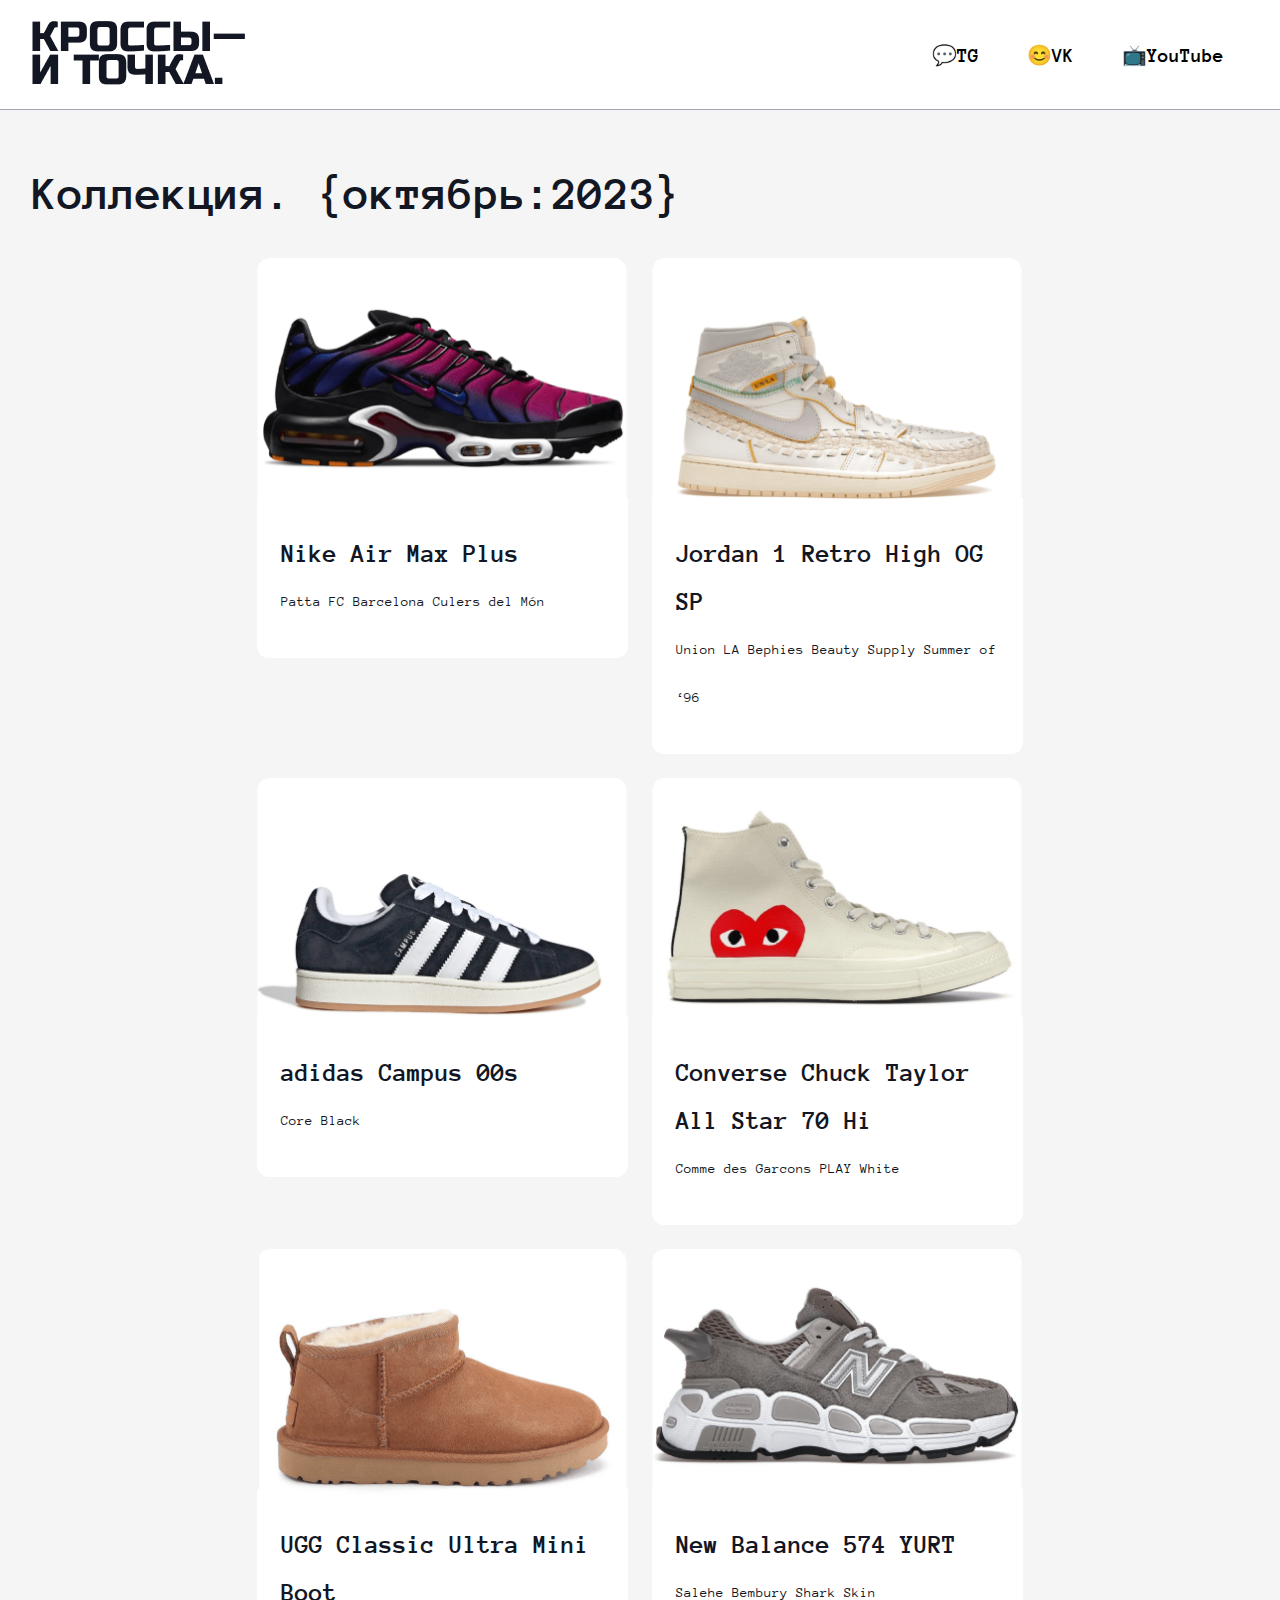
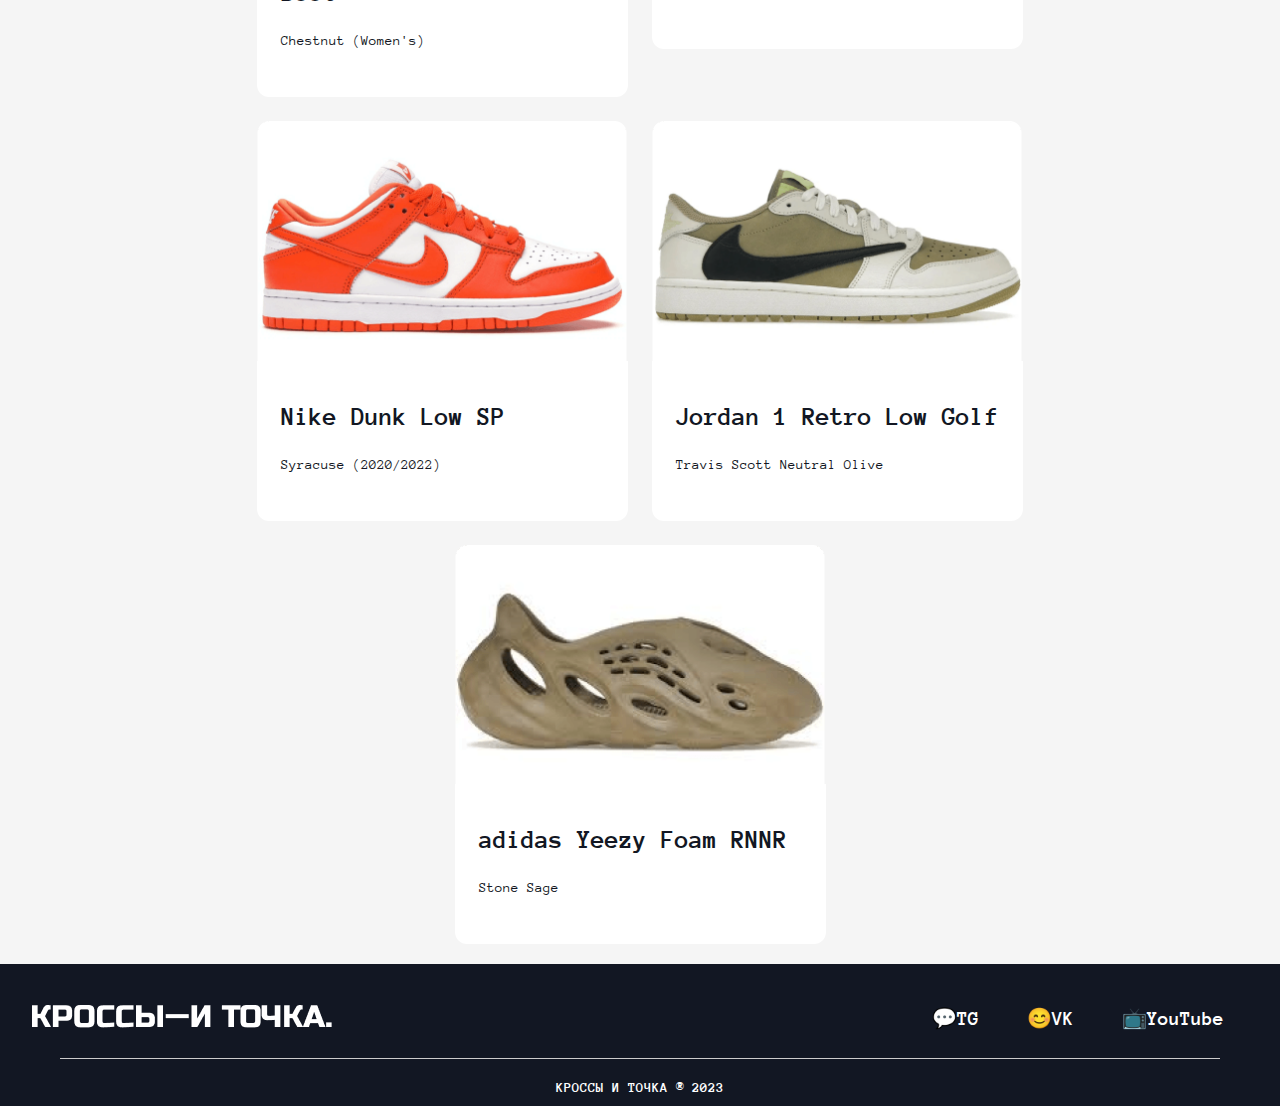
==== index.html @ 616b8f56 "Start" ====
<!DOCTYPE html>
<html lang="ru">
  <head>
    <meta charset="UTF-8">
    <meta name="viewport" content="width=device-width, initial-scale=1.0">
    <title>Кроссы — и точка</title>
    <link rel="stylesheet" href="style.css"/>
  </head>
  <body>
    <header>
    <div class="header">
      <div class="header-inner">
        <div class="logo">
          <a href="#"><img src="./img/logo.png" alt="Лого"></a>
        </div>
        <nav>
        <ul>
          <li><a href="#">💬TG</a></li>
          <li><a href="#">😊VK</a></li>
          <li><a href="#">📺YouTube</a></li>
        </ul>
        </nav>
      </div>
    </div>
  </header>
    <main>
      <div class="main_page">
    <div class="title"><h2>Коллекция. {октябрь:2023}</h2><div>
      <div class="card_cantainer">
         <div class="sneaker">
      <img alt="Nike Air Max Plus" src="./img/cross1.png" class="sneaker__image" />
      <div class="card_text">
        <h3 class="sneaker__title">Nike Air Max Plus</h3>
        <p class="sneaker__text">Patta FC Barcelona Culers del Món</p>
      </div>
    </div>
    <div class="sneaker">
      <img alt="Jordan 1 Retro High OG SP" src="./img/cross2.png" class="sneaker__image" />
      <div class="card_text">
      <h3 class="sneaker__title">Jordan 1 Retro High OG SP</h3>
      <p class="sneaker__text">Union LA Bephies Beauty Supply Summer of ‘96</p>
    </div>
  </div>
    <div class="sneaker">
      <img alt="adidas Campus 00s" src="./img/cross3.png" class="sneaker__image" />
      <div class="card_text">
      <h3 class="sneaker__title">adidas Campus 00s</h3>
      <p class="sneaker__text">Core Black</p>
    </div>
  </div>
    <div class="sneaker">
      <img alt="Converse Chuck Taylor All Star 70 Hi" src="./img/cross4.png" class="sneaker__image" />
      <div class="card_text">
      <h3 class="sneaker__title">Converse Chuck Taylor All Star 70 Hi</h3>
      <p class="sneaker__text">Comme des Garcons PLAY White</p>
    </div>
  </div>
    <div class="sneaker">
      <img alt="UGG Classic Ultra Mini Boot" src="./img/cross5.png" class="sneaker__image" />
      <div class="card_text">
      <h3 class="sneaker__title">UGG Classic Ultra Mini Boot</h3>
      <p class="sneaker__text">Chestnut (Women's)</p>
    </div>
  </div>
    <div class="sneaker">
      <img alt="New Balance 574 YURT" src="./img/cross6.png" class="sneaker__image" />
      <div class="card_text">
      <h3 class="sneaker__title">New Balance 574 YURT</h3>
      <p class="sneaker__text">Salehe Bembury Shark Skin</p>
    </div>
  </div>
    <div class="sneaker">
      <img alt="Nike Dunk Low SP" src="./img/cross7.png" class="sneaker__image" />
      <div class="card_text">
      <h3 class="sneaker__title">Nike Dunk Low SP</h3>
      <p class="sneaker__text">Syracuse (2020/2022)</p>
    </div>
  </div>
    <div class="sneaker">
      <img alt="Jordan 1 Retro Low Golf" src="./img/cross8.png" class="sneaker__image" />
      <div class="card_text">
      <h3 class="sneaker__title">Jordan 1 Retro Low Golf</h3>
      <p class="sneaker__text">Travis Scott Neutral Olive</p>
    </div>
  </div>
    <div class="sneaker">
      <img alt="adidas Yeezy Foam RNNR" src="./img/cross9.png" class="sneaker__image" />
      <div class="card_text">
      <h3 class="sneaker__title">adidas Yeezy Foam RNNR</h3>
      <p class="sneaker__text">Stone Sage</p> 
    </div>
  </div>
    </div>
  </div>
</div>
    </main>
    <footer>
      <div class="footer">
        <div class="footer-inner">
          <a href="#"><img src="./img/logo fot.png" alt="Лого"></a>     
        <ul>
          <li><a href="#" style="color: white;">💬TG</a></li>
          <li><a href="#" style="color: white;">😊VK</a></li>
          <li><a href="#" style="color: white;">📺YouTube</a></li>
        </ul>
        </div>
      <div class="fot_line">
        <div class="line">
        </div>
      </div>
<div class="fot_text">
  <p>КРОССЫ И ТОЧКА ® 2023</p>
  </div>
      </div>
    </footer>
  </body>
</html>
---- style.css ----
@font-face {
  font-family: "Anonymous Pro";
  src: url(fonts/AnonymousPro-Bold.ttf);
  font-weight: 700;
}

@font-face {
  font-family: "Anonymous Pro";
  src: url(fonts/AnonymousPro-Regular.ttf);
}

* {
  margin: 0;
  padding: 0;
  box-sizing: border-box;
  font-family: "Anonymous Pro", monospace;
}

.title {
  font-family: "IBM Plex Mono", monospace;
  font-size: 48px;
  font-weight: 500;
  line-height: 48px;
    /*  */
    width: 95%;
    max-width: 1440px;
    /*  */
  text-align: left;
  padding: 20px 0;
  margin: 0 auto;
  color: #121723;
}

h1 {
  font-family: "Anonymous Pro", sans-serif;
  font-size: 56px;
}
.name {
  font-family: IBM Plex Mono;
  font-size: 48px;
  font-weight: 500;
}

h2 {
  font-family: "Anonymous Pro", sans-serif;
  font-size: 48px;
  margin: 40px 0;
}

.sneaker {
  width: 371px;
}

h3 {
  font-family: "Anonymous Pro", sans-serif;
  font-size: 26px;
}

p {
  font-family: "Anonymous Pro", sans-serif;
  font-size: 14px;
}

body {
  background-color: whitesmoke;
}
.header {
  width: 100%;
  height: 110px;
  display: flex;
  justify-content: space-around;
  align-items: center;
  background-color: #fff;
  border-bottom: 1px solid #a1a6b4;
}

.header-inner {
  /*  */
  width: 95%;
  max-width: 1440px;
  /*  */
  display: flex;
  justify-content: space-between;
  align-items: center;
}

.header ul {
  list-style: none;
  display: flex;
}

ul a {
  text-decoration: none;
  color: #000;
  font-family: "Anonymous Pro", monospace;
  font-size: 20px;
  font-weight: bold;
  margin: 0 24px;
}
.footer-inner {
    /*  */
    width: 95%;
    max-width: 1440px;
    /*  */
  display: flex;
  justify-content: space-between;
  align-items: center;
  margin-top: 30px;
}
.footer {
  background-color: #121723;
  width: 100%;
  height: 142px;
  display: flex;
  justify-content: space-around;
  align-items: center;
  flex-direction: column;
}
.footer ul {
  list-style: none;
  display: flex;
}
.fot_line {
  display: "flex";
  align-items: "end";
  justify-content: "center";
  flex-wrap: "warp";
  max-width: 1160px;
  width: 100%;
  margin-top: -15px;
}
.line {
  width: 100%;
  border-top: 1px solid #ccc;
  height: 1px;
  margin-top: 20px;
  background: white;
}
.fot_text {
  font-family: "Anonymous Pro";
  font-size: 16px;
  font-weight: 700;
  color: white;
}
.card_cantainer {
  display: flex;
  justify-content: center;
  flex-wrap: wrap;
  gap: 24px;
  margin: 0 auto;
    /*  */
    width: 95%;
    max-width: 1440px;
    /*  */
}
.card_cantainer img {
  width: 370px;
}
.card_text {
  background-color: white;
  border-radius: 0 0 12px 12px;
  gap: 12px;
  margin-top: -22px;
  padding: 32px 24px;
}
.sneaker_title {
  font-size: 26px;
}
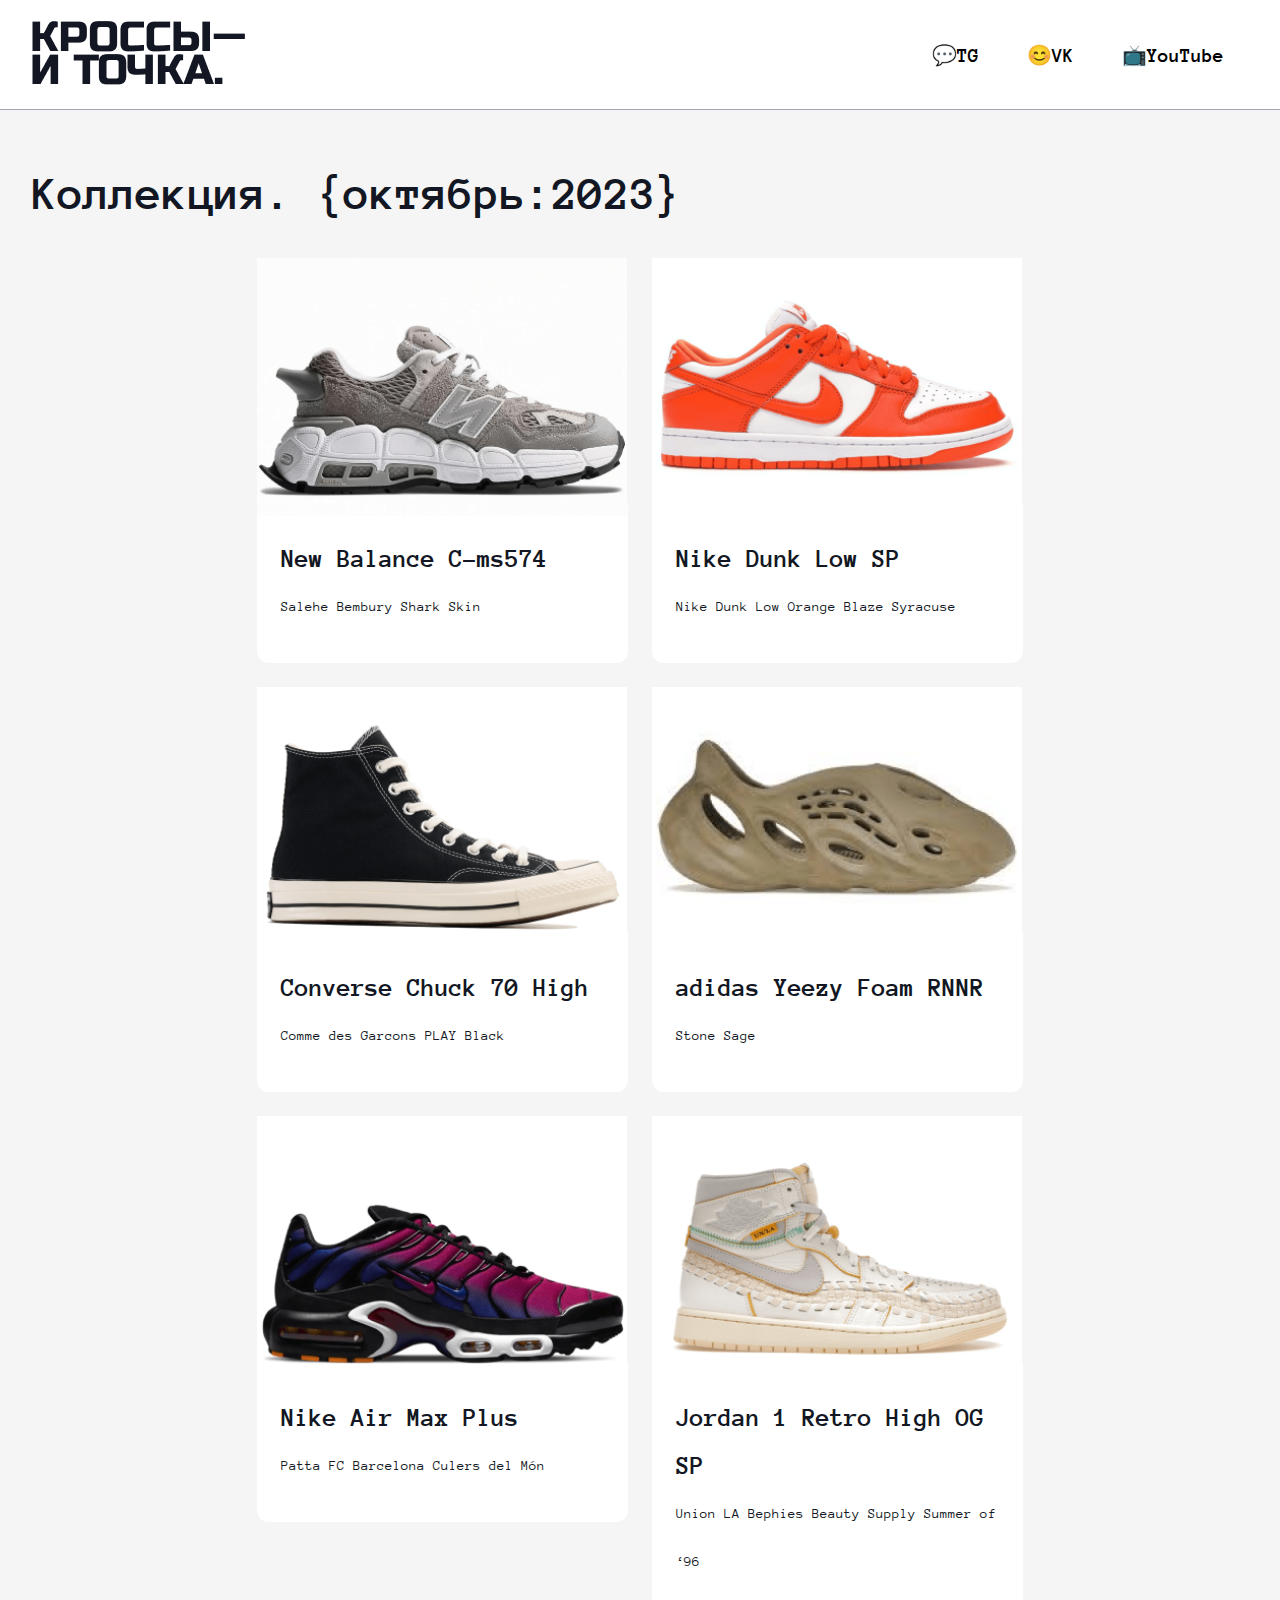
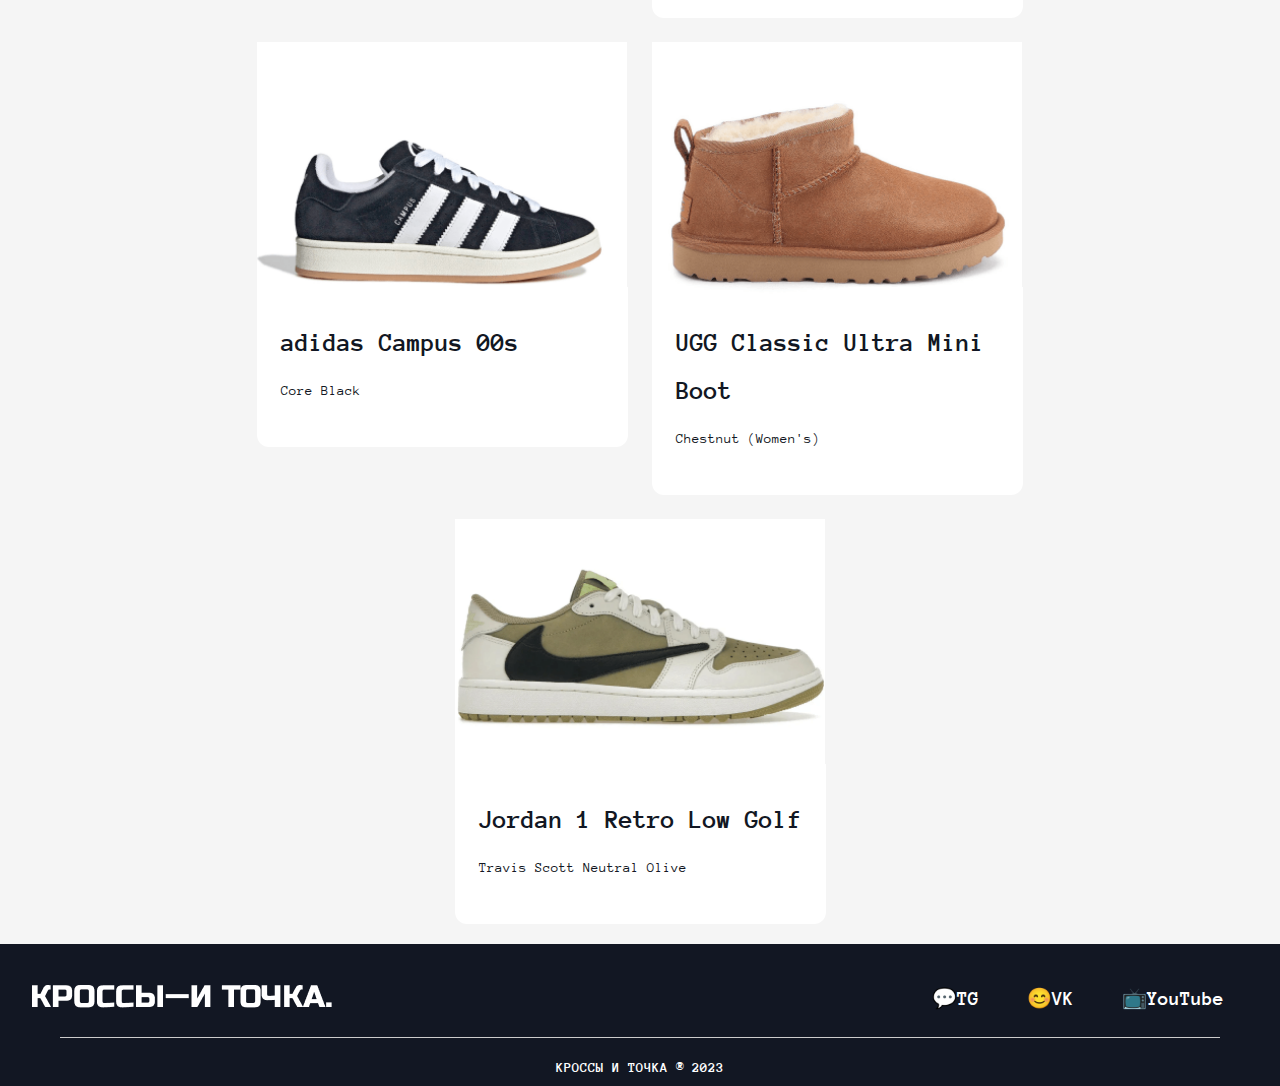
==== commit 3d750044: "cross pages" ====
--- a/index.html
+++ b/index.html
@@ -11,7 +11,7 @@
     <div class="header">
       <div class="header-inner">
         <div class="logo">
-          <a href="#"><img src="./img/logo.png" alt="Лого"></a>
+          <a href="index.html"><img src="./img/logo.png" alt="Лого"></a>
         </div>
         <nav>
         <ul>
@@ -28,66 +28,72 @@
     <div class="title"><h2>Коллекция. {октябрь:2023}</h2><div>
       <div class="card_cantainer">
          <div class="sneaker">
-      <img alt="Nike Air Max Plus" src="./img/cross1.png" class="sneaker__image" />
+          <a href="cross1.html" class="ling_stile">
+      <img alt="New Balance C-ms574" src="./img/cross1.png" class="sneaker_image" />
       <div class="card_text">
-        <h3 class="sneaker__title">Nike Air Max Plus</h3>
-        <p class="sneaker__text">Patta FC Barcelona Culers del Món</p>
+        <h3 class="sneaker_title">New Balance C-ms574</h3>
+        <p class="sneaker_text">Salehe Bembury Shark Skin</p>
+      </a>
       </div>
     </div>
     <div class="sneaker">
-      <img alt="Jordan 1 Retro High OG SP" src="./img/cross2.png" class="sneaker__image" />
+      <a href="cross2.html" class="ling_stile">
+      <img alt="Nike Dunk Low SP" src="./img/cross2.png" class="sneaker_image" />
       <div class="card_text">
-      <h3 class="sneaker__title">Jordan 1 Retro High OG SP</h3>
-      <p class="sneaker__text">Union LA Bephies Beauty Supply Summer of ‘96</p>
+      <h3 class="sneaker_title">Nike Dunk Low SP</h3>
+      <p class="sneaker_text">Nike Dunk Low Orange Blaze Syracuse</p>
+      </a>
     </div>
   </div>
     <div class="sneaker">
-      <img alt="adidas Campus 00s" src="./img/cross3.png" class="sneaker__image" />
+      <a href="cross3.html" class="ling_stile">
+      <img alt="Converse Chuck 70 High" src="./img/cross3.png" class="sneaker_image" />
       <div class="card_text">
-      <h3 class="sneaker__title">adidas Campus 00s</h3>
-      <p class="sneaker__text">Core Black</p>
+      <h3 class="sneaker_title">Converse Chuck 70 High</h3>
+      <p class="sneaker_text">Comme des Garcons PLAY Black</p>
+      </a>
     </div>
   </div>
     <div class="sneaker">
-      <img alt="Converse Chuck Taylor All Star 70 Hi" src="./img/cross4.png" class="sneaker__image" />
+      <img alt="adidas Yeezy Foam RNNR" src="./img/cross4.png" class="sneaker_image" />
       <div class="card_text">
-      <h3 class="sneaker__title">Converse Chuck Taylor All Star 70 Hi</h3>
-      <p class="sneaker__text">Comme des Garcons PLAY White</p>
+      <h3 class="sneaker_title">adidas Yeezy Foam RNNR</h3>
+      <p class="sneaker_text">Stone Sage</p>
     </div>
   </div>
     <div class="sneaker">
-      <img alt="UGG Classic Ultra Mini Boot" src="./img/cross5.png" class="sneaker__image" />
+      <img alt="Nike Air Max Plus" src="./img/cross5.png" class="sneaker_image" />
       <div class="card_text">
-      <h3 class="sneaker__title">UGG Classic Ultra Mini Boot</h3>
-      <p class="sneaker__text">Chestnut (Women's)</p>
+      <h3 class="sneaker_title">Nike Air Max Plus</h3>
+      <p class="sneaker_text">Patta FC Barcelona Culers del Món</p>
     </div>
   </div>
     <div class="sneaker">
-      <img alt="New Balance 574 YURT" src="./img/cross6.png" class="sneaker__image" />
+      <img alt="Jordan 1 Retro High OG SP" src="./img/cross6.png" class="sneaker_image" />
       <div class="card_text">
-      <h3 class="sneaker__title">New Balance 574 YURT</h3>
-      <p class="sneaker__text">Salehe Bembury Shark Skin</p>
+      <h3 class="sneaker_title">Jordan 1 Retro High OG SP</h3>
+      <p class="sneaker_text">Union LA Bephies Beauty Supply Summer of ‘96</p>
     </div>
   </div>
     <div class="sneaker">
-      <img alt="Nike Dunk Low SP" src="./img/cross7.png" class="sneaker__image" />
+      <img alt="adidas Campus 00s" src="./img/cross7.png" class="sneaker_image" />
       <div class="card_text">
-      <h3 class="sneaker__title">Nike Dunk Low SP</h3>
-      <p class="sneaker__text">Syracuse (2020/2022)</p>
+      <h3 class="sneaker_title">adidas Campus 00s</h3>
+      <p class="sneaker_text">Core Black</p>
     </div>
   </div>
     <div class="sneaker">
-      <img alt="Jordan 1 Retro Low Golf" src="./img/cross8.png" class="sneaker__image" />
+      <img alt="UGG Classic Ultra Mini Boot" src="./img/cross8.png" class="sneaker_image" />
       <div class="card_text">
-      <h3 class="sneaker__title">Jordan 1 Retro Low Golf</h3>
-      <p class="sneaker__text">Travis Scott Neutral Olive</p>
+      <h3 class="sneaker_title">UGG Classic Ultra Mini Boot</h3>
+      <p class="sneaker_text">Chestnut (Women's)</p>
     </div>
   </div>
     <div class="sneaker">
-      <img alt="adidas Yeezy Foam RNNR" src="./img/cross9.png" class="sneaker__image" />
+      <img alt="Jordan 1 Retro Low Golf" src="./img/cross9.png" class="sneaker_image" />
       <div class="card_text">
-      <h3 class="sneaker__title">adidas Yeezy Foam RNNR</h3>
-      <p class="sneaker__text">Stone Sage</p> 
+      <h3 class="sneaker_title">Jordan 1 Retro Low Golf</h3>
+      <p class="sneaker_text">Travis Scott Neutral Olive</p> 
     </div>
   </div>
     </div>
--- a/style.css
+++ b/style.css
@@ -21,10 +21,8 @@
   font-size: 48px;
   font-weight: 500;
   line-height: 48px;
-    /*  */
     width: 95%;
     max-width: 1440px;
-    /*  */
   text-align: left;
   padding: 20px 0;
   margin: 0 auto;
@@ -75,10 +73,8 @@
 }
 
 .header-inner {
-  /*  */
   width: 95%;
   max-width: 1440px;
-  /*  */
   display: flex;
   justify-content: space-between;
   align-items: center;
@@ -98,10 +94,8 @@
   margin: 0 24px;
 }
 .footer-inner {
-    /*  */
     width: 95%;
     max-width: 1440px;
-    /*  */
   display: flex;
   justify-content: space-between;
   align-items: center;
@@ -148,10 +142,8 @@
   flex-wrap: wrap;
   gap: 24px;
   margin: 0 auto;
-    /*  */
     width: 95%;
     max-width: 1440px;
-    /*  */
 }
 .card_cantainer img {
   width: 370px;
@@ -166,3 +158,8 @@
 .sneaker_title {
   font-size: 26px;
 }
+.ling_stile{
+  text-decoration: none;
+  color: #121723;
+  ;
+}
